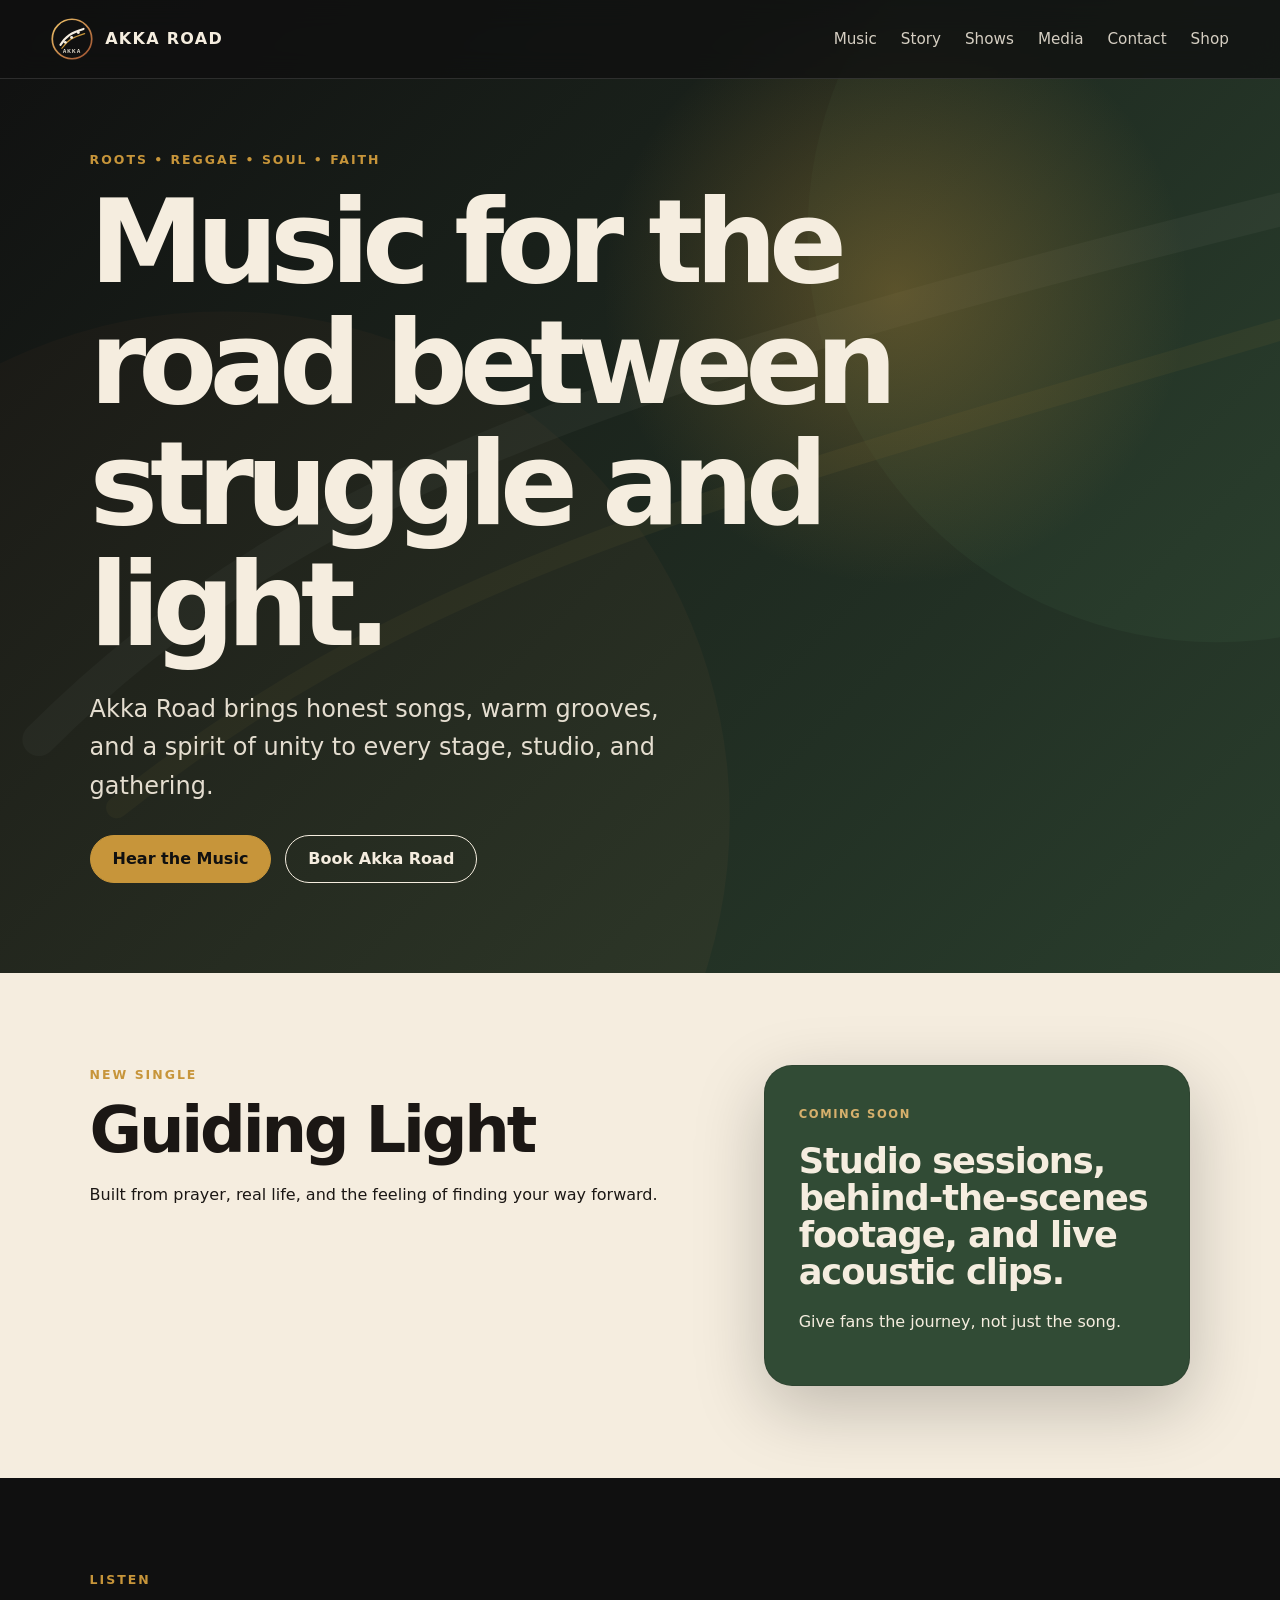
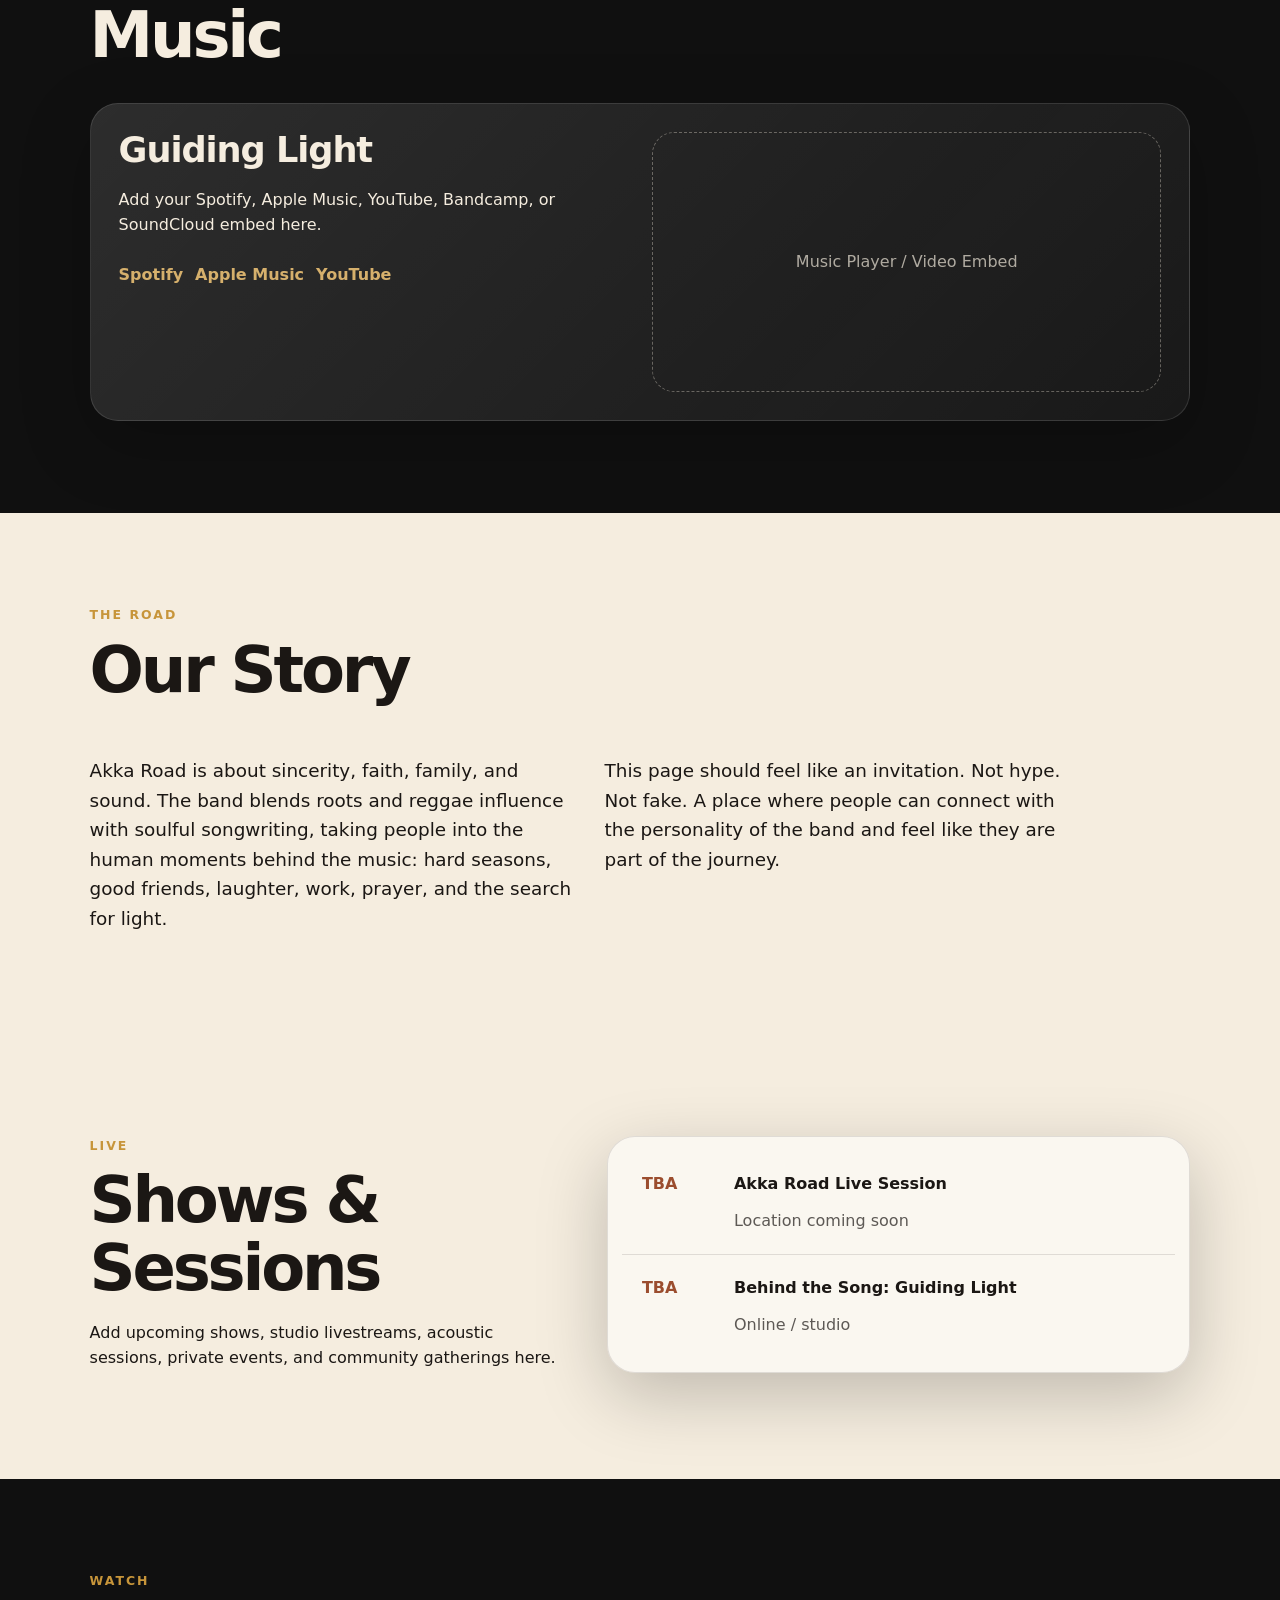
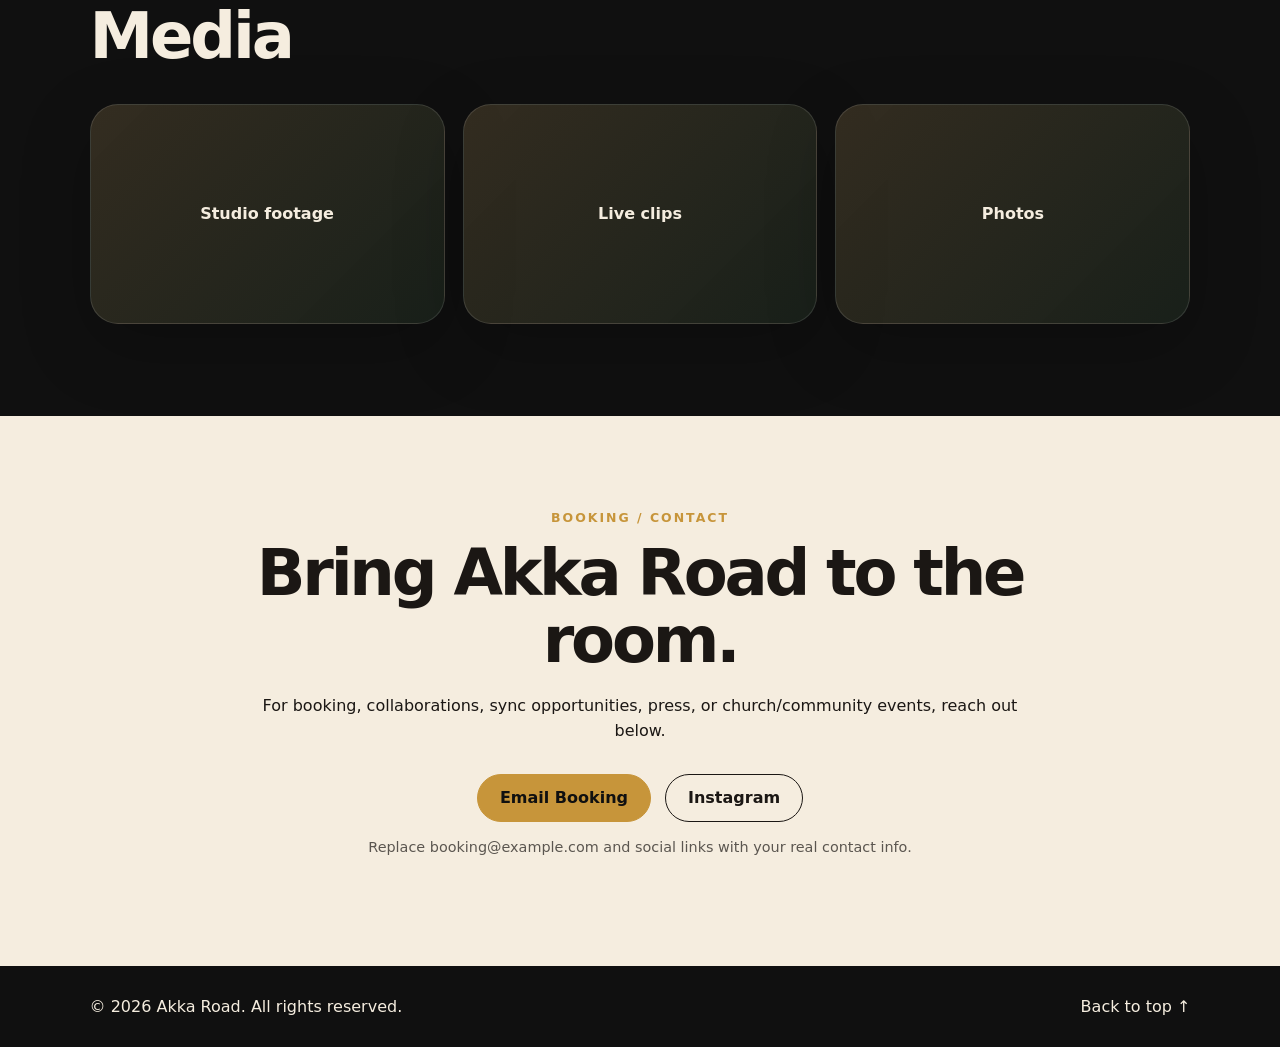
==== index.html @ 96b40813 "Add files via upload" ====
<!doctype html>
<html lang="en">
<head>
  <meta charset="utf-8" />
  <meta name="viewport" content="width=device-width, initial-scale=1" />
  <title>Akka Road | Official Website</title>
  <meta name="description" content="Akka Road is a soulful roots/reggae-inspired band bringing faith, family, story, and real-life music together." />
  <meta property="og:title" content="Akka Road | Official Website" />
  <meta property="og:description" content="Soulful roots, reggae spirit, and songs built from real life." />
  <meta property="og:type" content="website" />
  <meta property="og:image" content="assets/akka-road-og.svg" />
  <link rel="icon" href="assets/favicon.svg" />
  <link rel="stylesheet" href="styles.css" />
</head>
<body>
  <header class="site-header" id="top">
    <a class="brand" href="#top" aria-label="Akka Road home">
      <img src="assets/akka-road-logo.svg" alt="Akka Road logo" />
      <span>Akka Road</span>
    </a>
    <button class="nav-toggle" aria-label="Open navigation" aria-expanded="false">☰</button>
    <nav class="site-nav" aria-label="Main navigation">
      <a href="#music">Music</a>
      <a href="#story">Story</a>
      <a href="#shows">Shows</a>
      <a href="#media">Media</a>
      <a href="#contact">Contact</a>
      <a href="#" data-content="shop">Shop</a>
    </nav>
  </header>

  <main>
    <section class="hero">
      <div class="hero-overlay"></div>
      <div class="hero-content">
        <p class="eyebrow">Roots • Reggae • Soul • Faith</p>
        <h1 data-content="hero-title">Music for the road between struggle and light.</h1>
        <p class="hero-copy" data-content="hero-copy">Akka Road brings honest songs, warm grooves, and a spirit of unity to every stage, studio, and gathering.</p>
        <div class="hero-actions">
          <a class="button primary" href="#music">Hear the Music</a>
          <a class="button ghost" href="#contact">Book Akka Road</a>
        </div>
      </div>
    </section>

    <section class="section intro-grid">
      <div>
        <p class="eyebrow">New single</p>
        <h2 data-content="release-title">Guiding Light</h2>
        <p data-content="release-description">Built from prayer, real life, and the feeling of finding your way forward.</p>
      </div>
      <div class="feature-card">
        <span class="card-label">Coming soon</span>
        <h3>Studio sessions, behind-the-scenes footage, and live acoustic clips.</h3>
        <p>Give fans the journey, not just the song.</p>
      </div>
    </section>

    <section class="section dark" id="music">
      <div class="section-heading">
        <p class="eyebrow">Listen</p>
        <h2>Music</h2>
      </div>
      <div class="music-panel">
        <div>
          <h3 data-content="release-title">Guiding Light</h3>
          <p>Add your Spotify, Apple Music, YouTube, Bandcamp, or SoundCloud embed here.</p>
          <div class="stream-links">
            <a href="#" data-content="spotify" aria-label="Spotify link">Spotify</a>
            <a href="#" data-content="apple" aria-label="Apple Music link">Apple Music</a>
            <a href="#" data-content="youtube" aria-label="YouTube link">YouTube</a>
          </div>
        </div>
        <div class="player-placeholder">
          <span>Music Player / Video Embed</span>
        </div>
      </div>
    </section>

    <section class="section" id="story">
      <div class="section-heading">
        <p class="eyebrow">The road</p>
        <h2>Our Story</h2>
      </div>
      <div class="story-layout">
        <p>Akka Road is about sincerity, faith, family, and sound. The band blends roots and reggae influence with soulful songwriting, taking people into the human moments behind the music: hard seasons, good friends, laughter, work, prayer, and the search for light.</p>
        <p>This page should feel like an invitation. Not hype. Not fake. A place where people can connect with the personality of the band and feel like they are part of the journey.</p>
      </div>
    </section>

    <section class="section split" id="shows">
      <div>
        <p class="eyebrow">Live</p>
        <h2>Shows & Sessions</h2>
        <p>Add upcoming shows, studio livestreams, acoustic sessions, private events, and community gatherings here.</p>
      </div>
      <div class="event-list" data-list="events">
        <div class="event-item">
          <span>TBA</span>
          <strong>Akka Road Live Session</strong>
          <em>Location coming soon</em>
        </div>
        <div class="event-item">
          <span>TBA</span>
          <strong>Behind the Song: Guiding Light</strong>
          <em>Online / studio</em>
        </div>
      </div>
    </section>

    <section class="section dark" id="media">
      <div class="section-heading">
        <p class="eyebrow">Watch</p>
        <h2>Media</h2>
      </div>
      <div class="media-grid" data-list="media">
        <div class="media-card">Studio footage</div>
        <div class="media-card">Live clips</div>
        <div class="media-card">Photos</div>
      </div>
    </section>


    <section class="section" data-section="members" hidden>
      <div class="section-heading"><p class="eyebrow">The band</p><h2>Meet Akka Road</h2></div>
      <div class="member-grid" data-list="members"></div>
    </section>

    <section class="section dark" data-section="news" hidden>
      <div class="section-heading"><p class="eyebrow">From the road</p><h2>Latest Updates</h2></div>
      <div class="news-grid" data-list="posts"></div>
    </section>

    <section class="section contact" id="contact">
      <p class="eyebrow">Booking / Contact</p>
      <h2>Bring Akka Road to the room.</h2>
      <p>For booking, collaborations, sync opportunities, press, or church/community events, reach out below.</p>
      <div class="contact-actions">
        <a class="button primary" data-content="booking-email" href="mailto:booking@example.com?subject=Akka%20Road%20Booking">Email Booking</a>
        <a class="button ghost dark-text" data-content="instagram" href="https://instagram.com/" target="_blank" rel="noreferrer">Instagram</a>
      </div>
      <p class="small-note">Replace booking@example.com and social links with your real contact info.</p>
    </section>
  </main>

  <footer class="site-footer">
    <span>© <span id="year"></span> Akka Road. All rights reserved.</span>
    <a href="#top">Back to top ↑</a>
  </footer>

  <script src="script.js"></script>
  <script type="module" src="content.js"></script>
</body>
</html>
---- styles.css ----
:root {
  --charcoal: #101010;
  --ink: #1b1714;
  --cream: #f5eddf;
  --sand: #d6b06c;
  --gold: #c7953a;
  --green: #314b35;
  --rust: #9b4d2e;
  --white: #ffffff;
  --shadow: 0 22px 70px rgba(0, 0, 0, .22);
}
* { box-sizing: border-box; }
html { scroll-behavior: smooth; }
body {
  margin: 0;
  font-family: Inter, ui-sans-serif, system-ui, -apple-system, BlinkMacSystemFont, "Segoe UI", sans-serif;
  background: var(--cream);
  color: var(--ink);
  line-height: 1.6;
}
a { color: inherit; text-decoration: none; }
.site-header {
  position: fixed;
  top: 0;
  left: 0;
  right: 0;
  z-index: 20;
  display: flex;
  align-items: center;
  justify-content: space-between;
  padding: 18px clamp(18px, 4vw, 54px);
  background: rgba(16, 16, 16, .78);
  backdrop-filter: blur(14px);
  color: var(--cream);
  border-bottom: 1px solid rgba(255,255,255,.12);
}
.brand { display: flex; align-items: center; gap: 12px; font-weight: 800; letter-spacing: .08em; text-transform: uppercase; }
.brand img { width: 42px; height: 42px; }
.site-nav { display: flex; gap: 24px; font-size: .95rem; }
.site-nav a { opacity: .86; }
.site-nav a:hover { opacity: 1; color: var(--sand); }
.nav-toggle { display: none; background: transparent; border: 0; color: var(--cream); font-size: 1.7rem; }
.hero {
  min-height: 92vh;
  display: grid;
  align-items: end;
  position: relative;
  padding: 150px clamp(20px, 7vw, 90px) 90px;
  color: var(--cream);
  background:
    radial-gradient(circle at 70% 30%, rgba(199,149,58,.35), transparent 26%),
    linear-gradient(135deg, rgba(16,16,16,.88), rgba(49,75,53,.78)),
    url('assets/akka-road-bg.svg');
  background-size: cover;
  overflow: hidden;
}
.hero-content { max-width: 820px; position: relative; z-index: 2; }
.eyebrow { color: var(--gold); text-transform: uppercase; letter-spacing: .16em; font-size: .78rem; font-weight: 800; margin: 0 0 12px; }
h1, h2, h3 { line-height: 1.05; margin: 0 0 18px; }
h1 { font-size: clamp(3.2rem, 9vw, 7.6rem); letter-spacing: -.07em; }
h2 { font-size: clamp(2.2rem, 5vw, 4.5rem); letter-spacing: -.05em; }
h3 { font-size: clamp(1.4rem, 3vw, 2.2rem); letter-spacing: -.03em; }
.hero-copy { max-width: 620px; font-size: clamp(1.1rem, 2.3vw, 1.5rem); opacity: .92; }
.hero-actions, .contact-actions { display: flex; gap: 14px; flex-wrap: wrap; margin-top: 30px; }
.button {
  display: inline-flex;
  align-items: center;
  justify-content: center;
  min-height: 48px;
  padding: 0 22px;
  border-radius: 999px;
  font-weight: 800;
  border: 1px solid currentColor;
}
.button.primary { background: var(--gold); color: var(--charcoal); border-color: var(--gold); }
.button.ghost { color: var(--cream); }
.button.dark-text { color: var(--ink); }
.section { padding: 92px clamp(20px, 7vw, 90px); }
.intro-grid { display: grid; grid-template-columns: 1.2fr .8fr; gap: 34px; align-items: stretch; }
.feature-card, .music-panel, .event-list, .media-card {
  background: rgba(255,255,255,.45);
  border: 1px solid rgba(27,23,20,.12);
  border-radius: 28px;
  box-shadow: var(--shadow);
}
.feature-card { padding: 34px; background: var(--green); color: var(--cream); }
.card-label { display: inline-block; color: var(--sand); font-weight: 800; margin-bottom: 20px; text-transform: uppercase; letter-spacing: .14em; font-size: .72rem; }
.dark { background: var(--charcoal); color: var(--cream); }
.section-heading { max-width: 720px; margin-bottom: 34px; }
.music-panel { display: grid; grid-template-columns: 1fr 1fr; gap: 24px; padding: 28px; background: linear-gradient(135deg, rgba(255,255,255,.12), rgba(255,255,255,.04)); border-color: rgba(255,255,255,.12); }
.stream-links { display: flex; gap: 12px; flex-wrap: wrap; margin-top: 24px; }
.stream-links a { color: var(--sand); font-weight: 800; }
.player-placeholder { min-height: 260px; border-radius: 22px; border: 1px dashed rgba(245,237,223,.34); display: grid; place-items: center; color: rgba(245,237,223,.68); text-align: center; }
.story-layout { max-width: 1000px; display: grid; grid-template-columns: 1fr 1fr; gap: 30px; font-size: 1.15rem; }
.split { display: grid; grid-template-columns: .9fr 1.1fr; gap: 40px; align-items: start; }
.event-list { padding: 14px; background: rgba(255,255,255,.54); }
.event-item { display: grid; grid-template-columns: 80px 1fr; gap: 12px; padding: 20px; border-bottom: 1px solid rgba(27,23,20,.12); }
.event-item:last-child { border-bottom: 0; }
.event-item span { color: var(--rust); font-weight: 900; }
.event-item em { grid-column: 2; opacity: .7; font-style: normal; }
.media-grid { display: grid; grid-template-columns: repeat(3, 1fr); gap: 18px; }
.media-card { min-height: 220px; display: grid; place-items: center; background: linear-gradient(135deg, rgba(214,176,108,.18), rgba(49,75,53,.28)); border-color: rgba(255,255,255,.12); color: var(--cream); font-weight: 800; }
.contact { text-align: center; max-width: 960px; margin: auto; }
.contact-actions { justify-content: center; }
.small-note { font-size: .9rem; opacity: .7; }
.site-footer { display: flex; justify-content: space-between; gap: 20px; padding: 28px clamp(20px, 7vw, 90px); background: var(--charcoal); color: var(--cream); }
@media (max-width: 780px) {
  .nav-toggle { display: block; }
  .site-nav { position: absolute; top: 78px; left: 16px; right: 16px; display: none; flex-direction: column; padding: 20px; border-radius: 20px; background: rgba(16,16,16,.96); }
  .site-nav.open { display: flex; }
  .intro-grid, .music-panel, .story-layout, .split, .media-grid { grid-template-columns: 1fr; }
  .event-item { grid-template-columns: 1fr; }
  .event-item em { grid-column: auto; }
  .site-footer { flex-direction: column; }
}

.media-image { background-size: cover; background-position: center; overflow: hidden; position: relative; }
.media-image span, .media-image figcaption { padding: 18px; align-self: end; width: 100%; background: linear-gradient(transparent, rgba(0,0,0,.75)); }
.member-grid, .news-grid { display:grid; grid-template-columns:repeat(2,minmax(0,1fr)); gap:22px; }
.member-card, .news-card { border:1px solid rgba(27,23,20,.12); border-radius:26px; overflow:hidden; background:rgba(255,255,255,.55); box-shadow:var(--shadow); }
.member-card { display:grid; grid-template-columns:220px 1fr; }
.member-card img { width:100%; height:100%; min-height:260px; object-fit:cover; }
.member-card div, .news-card { padding:28px; }
.member-role { color:var(--rust); font-weight:800; }
.news-card { color:var(--cream); background:rgba(255,255,255,.08); border-color:rgba(255,255,255,.12); }
[hidden] { display:none !important; }
@media (max-width:780px){ .member-grid,.news-grid{grid-template-columns:1fr}.member-card{grid-template-columns:1fr}.member-card img{height:320px} }
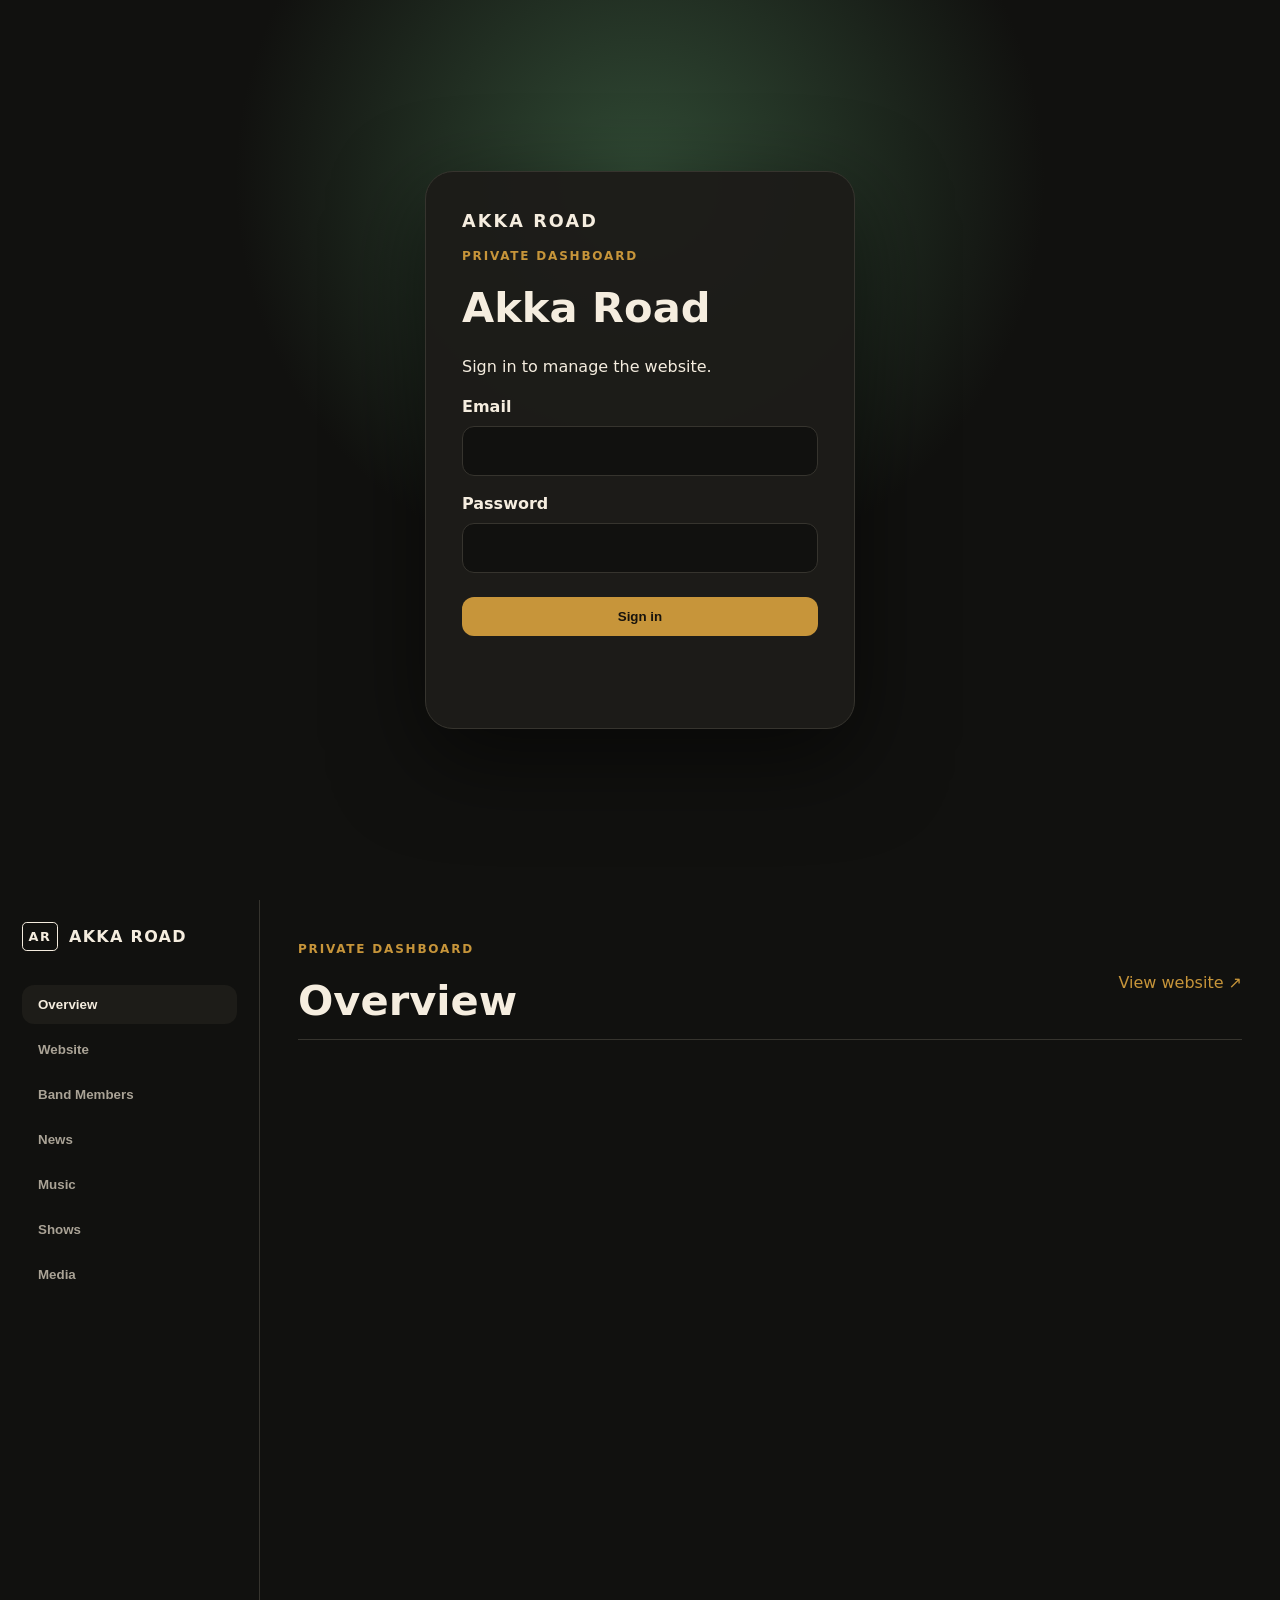
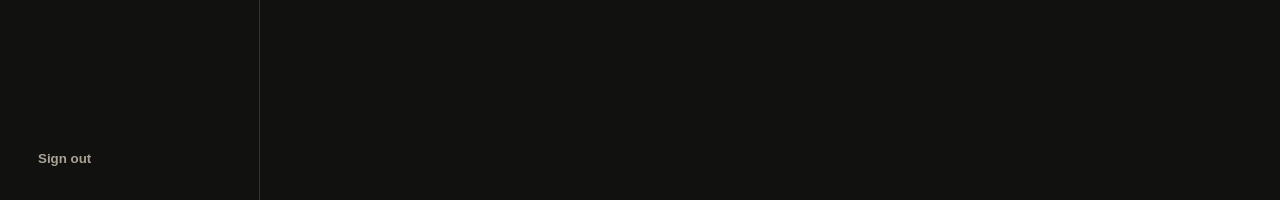
==== commit 6c9f3b96: "Update index.html" ====
--- a/index.html
+++ b/index.html
@@ -1,154 +1,58 @@
 <!doctype html>
-<html lang="en">
-<head>
-  <meta charset="utf-8" />
-  <meta name="viewport" content="width=device-width, initial-scale=1" />
-  <title>Akka Road | Official Website</title>
-  <meta name="description" content="Akka Road is a soulful roots/reggae-inspired band bringing faith, family, story, and real-life music together." />
-  <meta property="og:title" content="Akka Road | Official Website" />
-  <meta property="og:description" content="Soulful roots, reggae spirit, and songs built from real life." />
-  <meta property="og:type" content="website" />
-  <meta property="og:image" content="assets/akka-road-og.svg" />
-  <link rel="icon" href="assets/favicon.svg" />
-  <link rel="stylesheet" href="styles.css" />
-</head>
-<body>
-  <header class="site-header" id="top">
-    <a class="brand" href="#top" aria-label="Akka Road home">
-      <img src="assets/akka-road-logo.svg" alt="Akka Road logo" />
-      <span>Akka Road</span>
-    </a>
-    <button class="nav-toggle" aria-label="Open navigation" aria-expanded="false">☰</button>
-    <nav class="site-nav" aria-label="Main navigation">
-      <a href="#music">Music</a>
-      <a href="#story">Story</a>
-      <a href="#shows">Shows</a>
-      <a href="#media">Media</a>
-      <a href="#contact">Contact</a>
-      <a href="#" data-content="shop">Shop</a>
-    </nav>
-  </header>
-
-  <main>
-    <section class="hero">
-      <div class="hero-overlay"></div>
-      <div class="hero-content">
-        <p class="eyebrow">Roots • Reggae • Soul • Faith</p>
-        <h1 data-content="hero-title">Music for the road between struggle and light.</h1>
-        <p class="hero-copy" data-content="hero-copy">Akka Road brings honest songs, warm grooves, and a spirit of unity to every stage, studio, and gathering.</p>
-        <div class="hero-actions">
-          <a class="button primary" href="#music">Hear the Music</a>
-          <a class="button ghost" href="#contact">Book Akka Road</a>
-        </div>
-      </div>
-    </section>
-
-    <section class="section intro-grid">
-      <div>
-        <p class="eyebrow">New single</p>
-        <h2 data-content="release-title">Guiding Light</h2>
-        <p data-content="release-description">Built from prayer, real life, and the feeling of finding your way forward.</p>
-      </div>
-      <div class="feature-card">
-        <span class="card-label">Coming soon</span>
-        <h3>Studio sessions, behind-the-scenes footage, and live acoustic clips.</h3>
-        <p>Give fans the journey, not just the song.</p>
-      </div>
-    </section>
-
-    <section class="section dark" id="music">
-      <div class="section-heading">
-        <p class="eyebrow">Listen</p>
-        <h2>Music</h2>
-      </div>
-      <div class="music-panel">
-        <div>
-          <h3 data-content="release-title">Guiding Light</h3>
-          <p>Add your Spotify, Apple Music, YouTube, Bandcamp, or SoundCloud embed here.</p>
-          <div class="stream-links">
-            <a href="#" data-content="spotify" aria-label="Spotify link">Spotify</a>
-            <a href="#" data-content="apple" aria-label="Apple Music link">Apple Music</a>
-            <a href="#" data-content="youtube" aria-label="YouTube link">YouTube</a>
-          </div>
-        </div>
-        <div class="player-placeholder">
-          <span>Music Player / Video Embed</span>
-        </div>
-      </div>
-    </section>
-
-    <section class="section" id="story">
-      <div class="section-heading">
-        <p class="eyebrow">The road</p>
-        <h2>Our Story</h2>
-      </div>
-      <div class="story-layout">
-        <p>Akka Road is about sincerity, faith, family, and sound. The band blends roots and reggae influence with soulful songwriting, taking people into the human moments behind the music: hard seasons, good friends, laughter, work, prayer, and the search for light.</p>
-        <p>This page should feel like an invitation. Not hype. Not fake. A place where people can connect with the personality of the band and feel like they are part of the journey.</p>
-      </div>
-    </section>
-
-    <section class="section split" id="shows">
-      <div>
-        <p class="eyebrow">Live</p>
-        <h2>Shows & Sessions</h2>
-        <p>Add upcoming shows, studio livestreams, acoustic sessions, private events, and community gatherings here.</p>
-      </div>
-      <div class="event-list" data-list="events">
-        <div class="event-item">
-          <span>TBA</span>
-          <strong>Akka Road Live Session</strong>
-          <em>Location coming soon</em>
-        </div>
-        <div class="event-item">
-          <span>TBA</span>
-          <strong>Behind the Song: Guiding Light</strong>
-          <em>Online / studio</em>
-        </div>
-      </div>
-    </section>
-
-    <section class="section dark" id="media">
-      <div class="section-heading">
-        <p class="eyebrow">Watch</p>
-        <h2>Media</h2>
-      </div>
-      <div class="media-grid" data-list="media">
-        <div class="media-card">Studio footage</div>
-        <div class="media-card">Live clips</div>
-        <div class="media-card">Photos</div>
-      </div>
-    </section>
+<html lang="en"><head><meta charset="utf-8"><meta name="viewport" content="width=device-width,initial-scale=1">
+<title>Akka Road Dashboard</title><style>
+:root{--bg:#11110f;--panel:#1d1c18;--cream:#f5eddf;--gold:#c7953a;--muted:#aaa396;--line:#36342e;--danger:#b85b4a}*{box-sizing:border-box}body{margin:0;background:var(--bg);color:var(--cream);font:16px/1.5 Inter,system-ui,sans-serif}.setup-notice{padding:12px 20px;background:#8a5b16;text-align:center}.auth-shell{min-height:100vh;display:grid;place-items:center;padding:22px;background:radial-gradient(circle at 50% 20%,#314b35,transparent 42%)}.auth-card{width:min(430px,100%);background:rgba(29,28,24,.96);border:1px solid var(--line);border-radius:28px;padding:36px;box-shadow:0 30px 90px #0008}.auth-card img{width:90px}.eyebrow{color:var(--gold);text-transform:uppercase;letter-spacing:.15em;font-weight:800;font-size:.75rem}.auth-card h1,header h1{font-size:2.6rem;margin:.15em 0}.auth-card label,.field{display:grid;gap:7px;margin:16px 0;font-weight:700}input,textarea,select{width:100%;background:#11110f;color:var(--cream);border:1px solid var(--line);border-radius:12px;padding:12px;font:inherit}textarea{min-height:120px;resize:vertical}button,.button{border:0;border-radius:12px;padding:12px 16px;background:var(--gold);color:#17130d;font-weight:900;cursor:pointer}.auth-card button{width:100%;margin-top:8px}.message{min-height:24px;color:#e7b7aa}.app{min-height:100vh;display:grid;grid-template-columns:260px 1fr}aside{border-right:1px solid var(--line);padding:22px;display:flex;flex-direction:column;position:sticky;top:0;height:100vh}.brand{display:flex;align-items:center;gap:11px;font-weight:900;text-transform:uppercase;letter-spacing:.08em}.brand img{width:46px}nav{display:grid;gap:6px;margin-top:34px}nav button,.signout{background:transparent;color:var(--muted);text-align:left}nav button:hover,nav button.active{background:var(--panel);color:var(--cream)}.signout{margin-top:auto}main{padding:28px 38px 60px;min-width:0}header{display:flex;justify-content:space-between;align-items:center;border-bottom:1px solid var(--line);margin-bottom:28px}header a{color:var(--gold);text-decoration:none}.cards{display:grid;grid-template-columns:repeat(4,1fr);gap:16px}.card,.panel,.item{background:var(--panel);border:1px solid var(--line);border-radius:18px;padding:20px}.card strong{font-size:2.2rem;display:block}.panel{margin-top:20px}.grid{display:grid;grid-template-columns:1fr 1fr;gap:18px}.form-actions{display:flex;gap:10px;margin-top:18px}.secondary{background:#343128;color:var(--cream)}.danger{background:var(--danger);color:white}.list{display:grid;gap:12px;margin-top:18px}.item{display:flex;justify-content:space-between;gap:14px;align-items:center}.item h3{margin:0}.item p{margin:3px 0;color:var(--muted)}.item-actions{display:flex;gap:8px}.status{font-size:.75rem;text-transform:uppercase;letter-spacing:.1em;color:var(--gold)}.upload-preview{max-width:240px;max-height:180px;border-radius:12px;margin-top:10px}@media(max-width:850px){.app{grid-template-columns:1fr}aside{position:static;height:auto;border-right:0;border-bottom:1px solid var(--line)}nav{grid-template-columns:repeat(2,1fr)}.signout{margin-top:16px}main{padding:22px}.cards,.grid{grid-template-columns:1fr}header{align-items:flex-start}.item{align-items:flex-start;flex-direction:column}}
 
 
-    <section class="section" data-section="members" hidden>
-      <div class="section-heading"><p class="eyebrow">The band</p><h2>Meet Akka Road</h2></div>
-      <div class="member-grid" data-list="members"></div>
-    </section>
+.logo-mark{font-weight:900;letter-spacing:.12em;font-size:1.1rem}.logo-mark.small{font-size:.8rem;border:1px solid currentColor;padding:.25rem .35rem;border-radius:.3rem}
+</style></head>
+<body><div id="setupNotice" class="setup-notice" hidden><strong>One setup step remains:</strong> connect Supabase in <code>supabase-config.js</code>.</div>
+<section id="authView" class="auth-shell"><div class="auth-card"><div class="logo-mark" aria-label="Akka Road">AKKA ROAD</div><p class="eyebrow">Private dashboard</p><h1>Akka Road</h1><p>Sign in to manage the website.</p><form id="loginForm"><label>Email<input type="email" id="email" required autocomplete="email"></label><label>Password<input type="password" id="password" required autocomplete="current-password"></label><button>Sign in</button><p id="authMessage" class="message"></p></form></div></section>
+<div id="appView" class="app" hidden><aside><div class="brand"><div class="logo-mark small" aria-hidden="true">AR</div><span>Akka Road</span></div><nav id="nav"><button data-view="overview" class="active">Overview</button><button data-view="settings">Website</button><button data-view="members">Band Members</button><button data-view="posts">News</button><button data-view="releases">Music</button><button data-view="events">Shows</button><button data-view="media">Media</button></nav><button id="signOut" class="signout">Sign out</button></aside><main><header><div><p class="eyebrow">Private dashboard</p><h1 id="pageTitle">Overview</h1></div><a href="/" target="_blank">View website ↗</a></header><div id="content"></div></main></div>
+<script type="module">
+import { createClient } from 'https://esm.sh/@supabase/supabase-js@2';
+const SUPABASE_URL = 'https://xbfzqzhquixiywdevdui.supabase.co';
+const SUPABASE_ANON_KEY = 'sb_publishable_dpcuYTRWGg-8I9Yq4sM9PA_tWAZib-g';
+const isSupabaseConfigured = () => SUPABASE_URL.startsWith('https://') && SUPABASE_URL.endsWith('.supabase.co') && SUPABASE_ANON_KEY.length > 40;
 
-    <section class="section dark" data-section="news" hidden>
-      <div class="section-heading"><p class="eyebrow">From the road</p><h2>Latest Updates</h2></div>
-      <div class="news-grid" data-list="posts"></div>
-    </section>
+const configured = isSupabaseConfigured();
+const supabase = configured ? createClient(SUPABASE_URL, SUPABASE_ANON_KEY) : null;
+const authView = document.querySelector('#authView'), appView = document.querySelector('#appView');
+const authMessage = document.querySelector('#authMessage'), content = document.querySelector('#content');
+let currentView = 'overview';
 
-    <section class="section contact" id="contact">
-      <p class="eyebrow">Booking / Contact</p>
-      <h2>Bring Akka Road to the room.</h2>
-      <p>For booking, collaborations, sync opportunities, press, or church/community events, reach out below.</p>
-      <div class="contact-actions">
-        <a class="button primary" data-content="booking-email" href="mailto:booking@example.com?subject=Akka%20Road%20Booking">Email Booking</a>
-        <a class="button ghost dark-text" data-content="instagram" href="https://instagram.com/" target="_blank" rel="noreferrer">Instagram</a>
-      </div>
-      <p class="small-note">Replace booking@example.com and social links with your real contact info.</p>
-    </section>
-  </main>
+if (!configured) { document.querySelector('#setupNotice').hidden = false; authMessage.textContent = 'The dashboard files are ready. Supabase still needs to be connected.'; }
+else { init(); }
 
-  <footer class="site-footer">
-    <span>© <span id="year"></span> Akka Road. All rights reserved.</span>
-    <a href="#top">Back to top ↑</a>
-  </footer>
+document.querySelector('#loginForm').addEventListener('submit', async e => { e.preventDefault(); if (!supabase) return; authMessage.textContent='Signing in…'; const { error }=await supabase.auth.signInWithPassword({email:email.value,password:password.value}); authMessage.textContent=error?.message||''; });
+document.querySelector('#signOut').addEventListener('click',()=>supabase?.auth.signOut());
+document.querySelector('#nav').addEventListener('click',e=>{const b=e.target.closest('[data-view]');if(!b)return; currentView=b.dataset.view; document.querySelectorAll('#nav button').forEach(x=>x.classList.toggle('active',x===b)); document.querySelector('#pageTitle').textContent=b.textContent; render();});
 
-  <script src="script.js"></script>
-  <script type="module" src="content.js"></script>
-</body>
-</html>
+async function init(){ const {data:{session}}=await supabase.auth.getSession(); setSession(session); supabase.auth.onAuthStateChange((_e,s)=>setSession(s)); }
+async function setSession(session){
+  if(!session){ authView.hidden=false; appView.hidden=true; return; }
+  authMessage.textContent='';
+  authView.hidden=true;
+  appView.hidden=false;
+  render();
+}
+async function render(){ content.innerHTML='<p>Loading…</p>'; try{ if(currentView==='overview') return overview(); if(currentView==='settings') return settings(); return collection(currentView); }catch(e){content.innerHTML=`<p class="message">${escapeHtml(e.message)}</p>`;} }
+async function overview(){ const tables=['band_members','posts','releases','events','media']; const counts={}; await Promise.all(tables.map(async t=>{const {count}=await supabase.from(t).select('*',{count:'exact',head:true});counts[t]=count||0;})); content.innerHTML=`<div class="cards">${[['Band members',counts.band_members],['News posts',counts.posts],['Releases',counts.releases],['Media items',counts.media]].map(x=>`<div class="card"><span>${x[0]}</span><strong>${x[1]}</strong></div>`).join('')}</div><div class="panel"><h2>Ready for the team</h2><p>Use the menu to update the public website. Changes marked “Published” appear automatically.</p></div>`; }
+async function settings(){ const {data}=await supabase.from('site_settings').select('*').limit(1).maybeSingle(); const d=data||{}; content.innerHTML=`<form id="recordForm" class="panel"><input type="hidden" name="id" value="${d.id||''}">${field('hero_title','Hero headline',d.hero_title)}${area('hero_copy','Hero paragraph',d.hero_copy)}<div class="grid">${field('booking_email','Booking email',d.booking_email,'email')}${field('instagram_url','Instagram URL',d.instagram_url,'url')}${field('shop_url','Shop URL',d.shop_url,'url')}</div><div class="form-actions"><button>Save website settings</button></div></form>`; document.querySelector('#recordForm').onsubmit=e=>saveForm(e,'site_settings'); }
+const schemas={
+ members:{table:'band_members',title:'Band member',fields:[['name','Name','text'],['role','Role / instrument','text'],['bio','Bio','textarea'],['photo_url','Photo URL','url'],['sort_order','Order','number'],['published','Published','checkbox']]},
+ posts:{table:'posts',title:'News post',fields:[['title','Title','text'],['excerpt','Short summary','textarea'],['body','Full post','textarea'],['published_at','Publish date','datetime-local'],['published','Published','checkbox']]},
+ releases:{table:'releases',title:'Release',fields:[['title','Title','text'],['description','Description','textarea'],['release_date','Release date','date'],['artwork_url','Artwork URL','url'],['spotify_url','Spotify URL','url'],['apple_music_url','Apple Music URL','url'],['youtube_url','YouTube URL','url'],['published','Published','checkbox']]},
+ events:{table:'events',title:'Show / event',fields:[['title','Title','text'],['event_date','Date and time','datetime-local'],['location','Location','text'],['ticket_url','Ticket URL','url'],['description','Details','textarea'],['published','Published','checkbox']]},
+ media:{table:'media',title:'Media item',fields:[['title','Title','text'],['type','Type','select:photo,video'],['url','Photo or video URL','url'],['caption','Caption','textarea'],['published','Published','checkbox']]}
+};
+async function collection(key){const s=schemas[key];const {data,error}=await supabase.from(s.table).select('*').order('created_at',{ascending:false});if(error)throw error;content.innerHTML=`<div class="panel"><h2>Add ${s.title}</h2>${formHtml(s)}</div><div class="list">${(data||[]).map(r=>itemHtml(s,r)).join('')||'<p>No items yet.</p>'}</div>`; document.querySelector('#recordForm').onsubmit=e=>saveForm(e,s.table); document.querySelectorAll('[data-edit]').forEach(b=>b.onclick=()=>fillForm(s,data.find(r=>String(r.id)===b.dataset.edit)));document.querySelectorAll('[data-delete]').forEach(b=>b.onclick=()=>removeRecord(s.table,b.dataset.delete)); }
+function formHtml(s){return `<form id="recordForm"><input type="hidden" name="id">${s.fields.map(([n,l,t])=>input(n,l,t,'')).join('')}<div class="form-actions"><button>Save</button><button type="button" class="secondary" onclick="this.form.reset()">Clear</button></div></form>`}
+function itemHtml(s,r){const title=r.title||r.name||s.title;const sub=r.role||r.location||r.type||'';return `<article class="item"><div><span class="status">${r.published?'Published':'Draft'}</span><h3>${escapeHtml(title)}</h3><p>${escapeHtml(sub)}</p></div><div class="item-actions"><button class="secondary" data-edit="${r.id}">Edit</button><button class="danger" data-delete="${r.id}">Delete</button></div></article>`}
+function fillForm(s,r){const f=document.querySelector('#recordForm');f.id.value=r.id;for(const [n,,t] of s.fields){const el=f.elements[n];if(!el)continue;if(t==='checkbox')el.checked=!!r[n];else if(t==='datetime-local'&&r[n])el.value=new Date(r[n]).toISOString().slice(0,16);else el.value=r[n]??'';}f.scrollIntoView({behavior:'smooth'});}
+async function saveForm(e,table){e.preventDefault();const fd=new FormData(e.target),id=fd.get('id'),obj={};for(const [k,v] of fd.entries()){if(k!=='id')obj[k]=v;}e.target.querySelectorAll('input[type=checkbox]').forEach(x=>obj[x.name]=x.checked);e.target.querySelectorAll('input[type=number]').forEach(x=>obj[x.name]=x.value?Number(x.value):null);const q=id?supabase.from(table).update(obj).eq('id',id):supabase.from(table).insert(obj);const {error}=await q;if(error)alert(error.message);else render();}
+async function removeRecord(table,id){if(!confirm('Delete this item?'))return;const {error}=await supabase.from(table).delete().eq('id',id);if(error)alert(error.message);else render();}
+function input(n,l,t,v){if(t==='textarea')return area(n,l,v);if(t==='checkbox')return `<label class="field"><span><input type="checkbox" name="${n}"> ${l}</span></label>`;if(t.startsWith('select:'))return `<label class="field">${l}<select name="${n}">${t.split(':')[1].split(',').map(x=>`<option>${x}</option>`).join('')}</select></label>`;return field(n,l,v,t)}
+function field(n,l,v='',t='text'){return `<label class="field">${l}<input name="${n}" type="${t}" value="${escapeHtml(v||'')}"></label>`}function area(n,l,v=''){return `<label class="field">${l}<textarea name="${n}">${escapeHtml(v||'')}</textarea></label>`}function escapeHtml(v=''){return String(v).replace(/[&<>'"]/g,c=>({'&':'&amp;','<':'&lt;','>':'&gt;',"'":'&#39;','"':'&quot;'}[c]));}
+
+</script></body></html>
